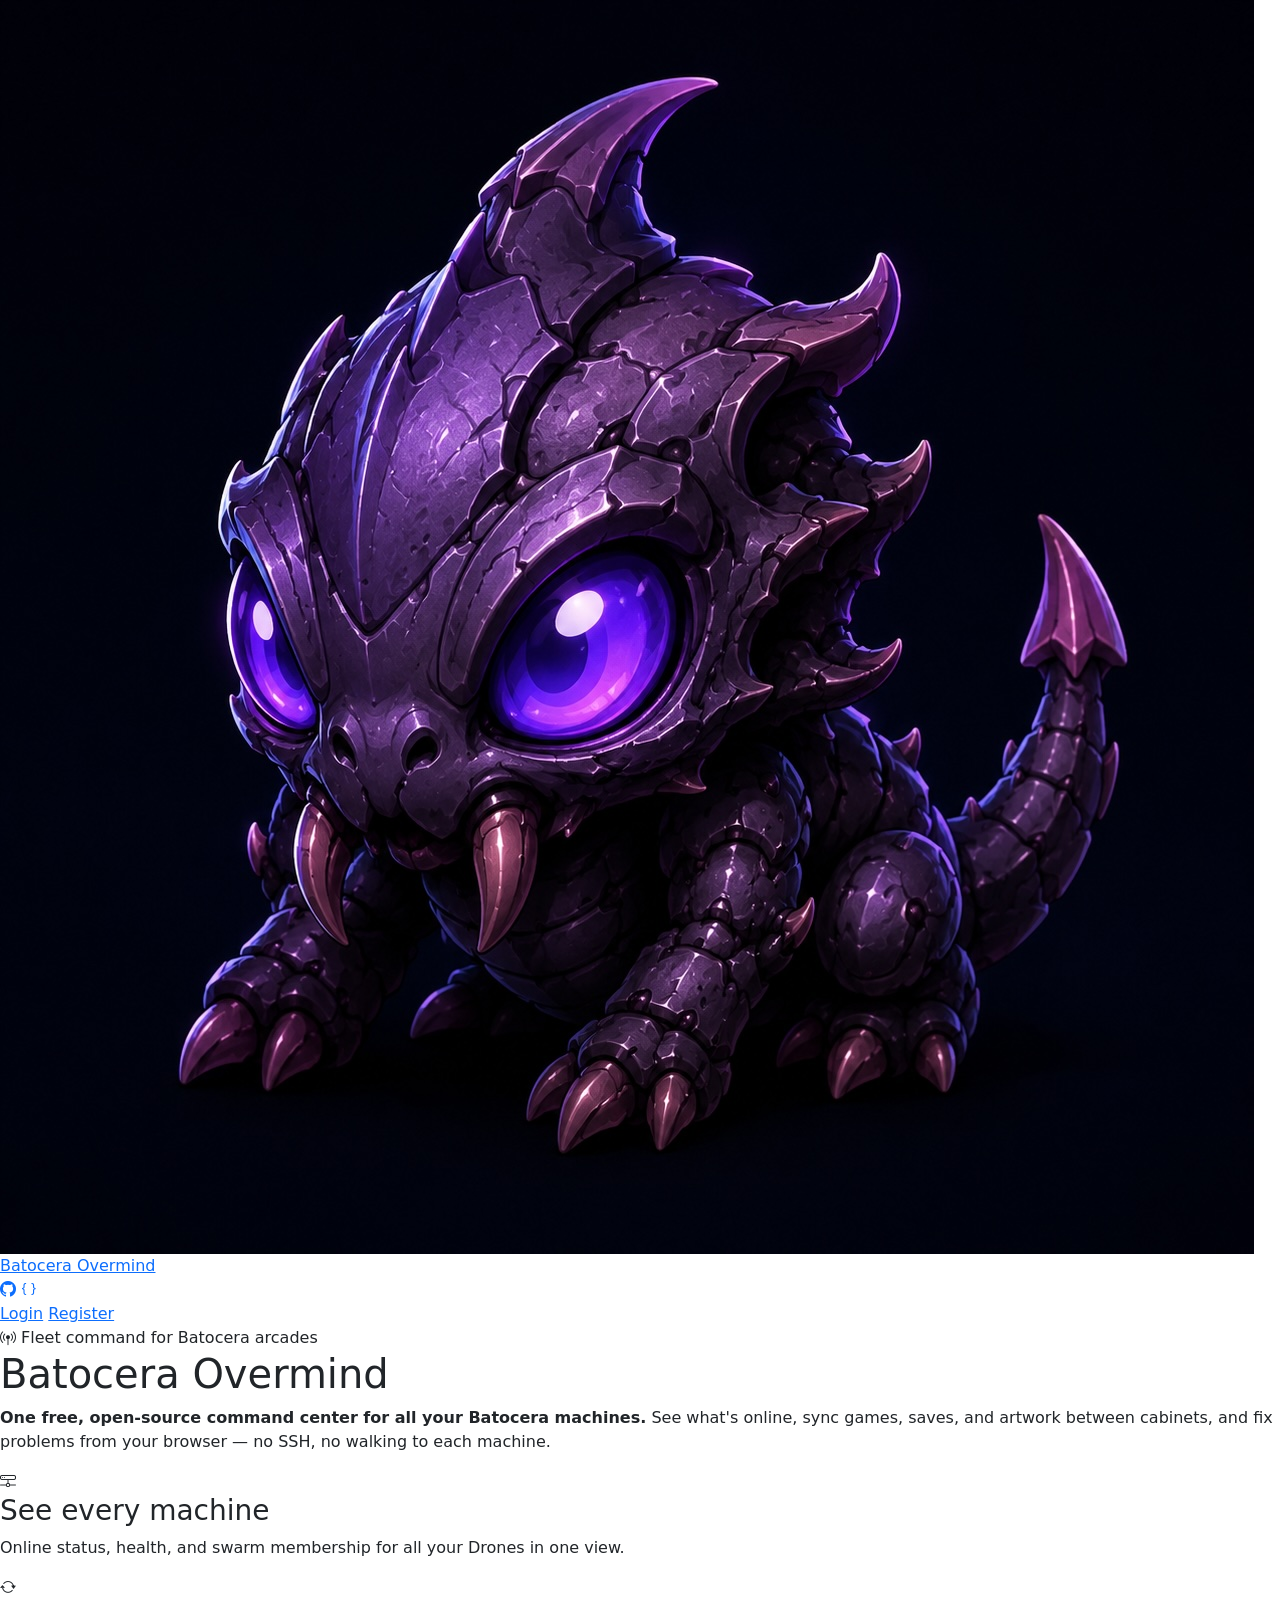
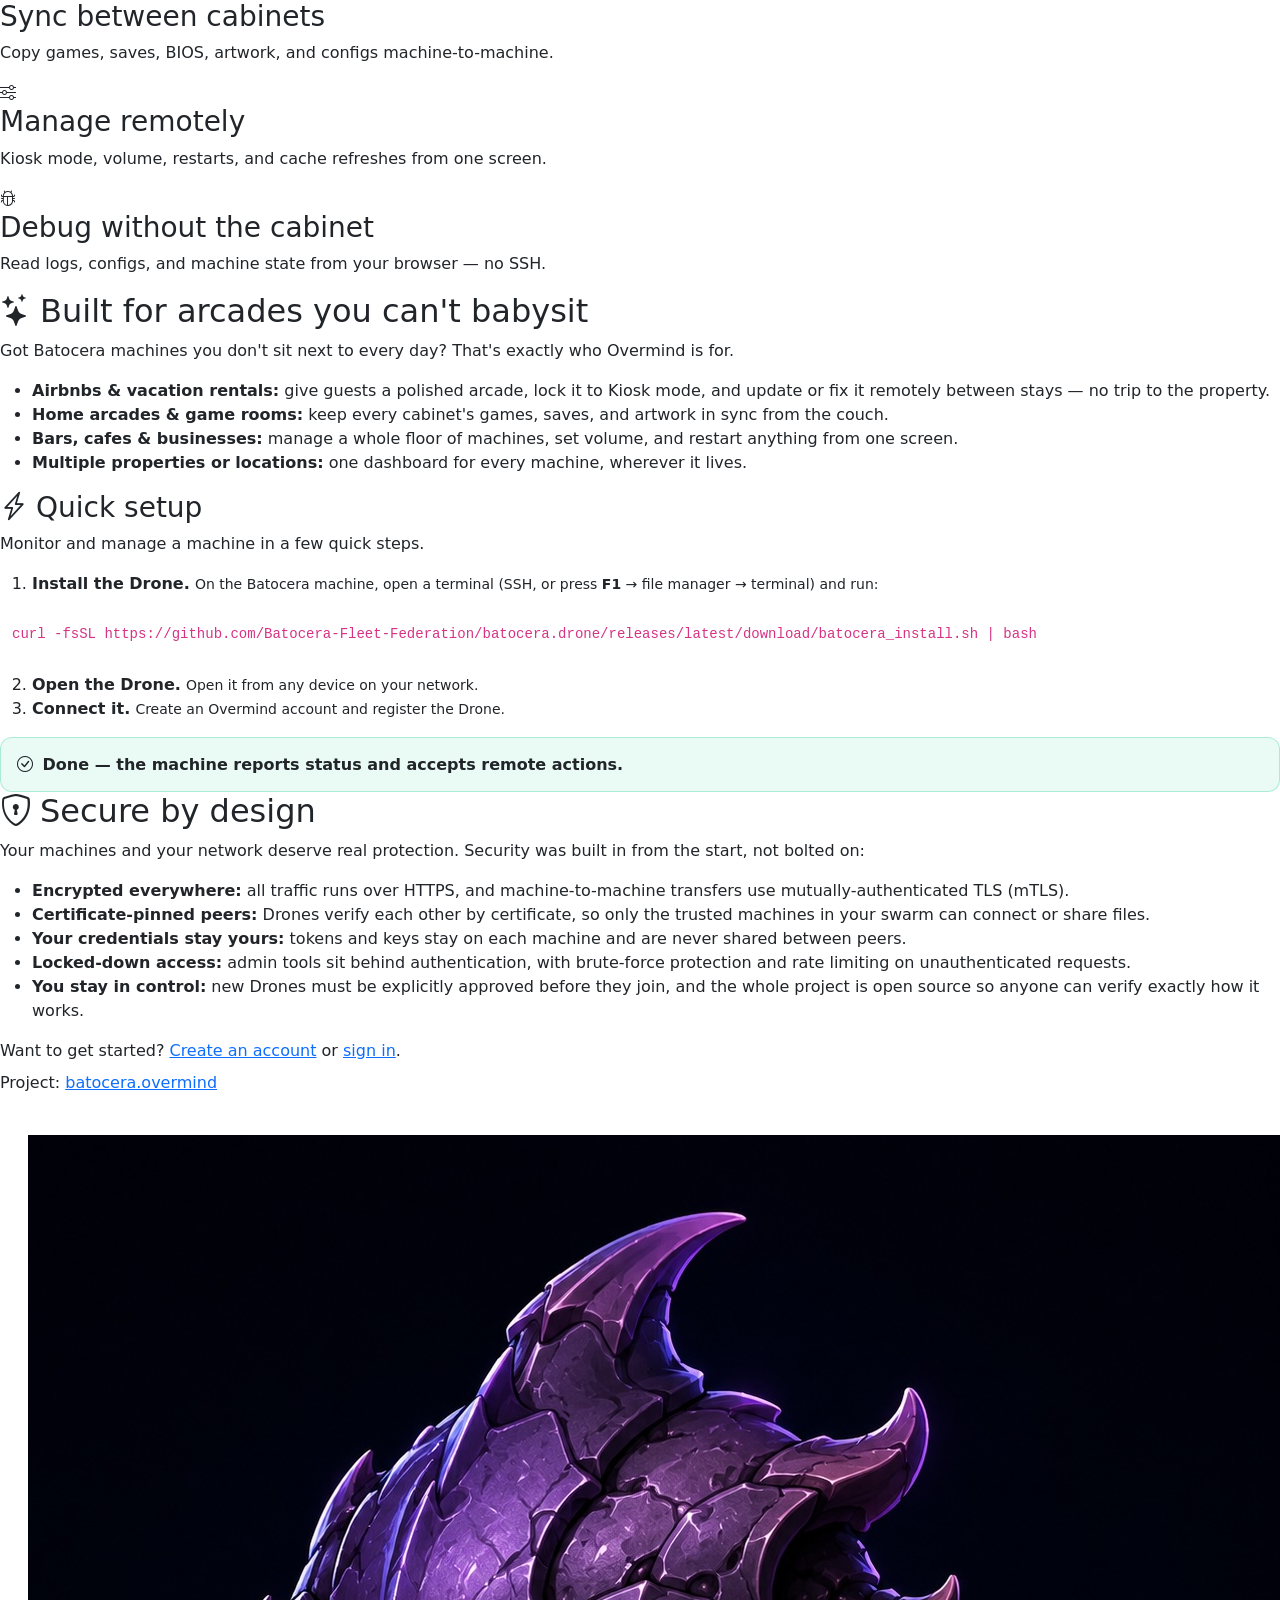
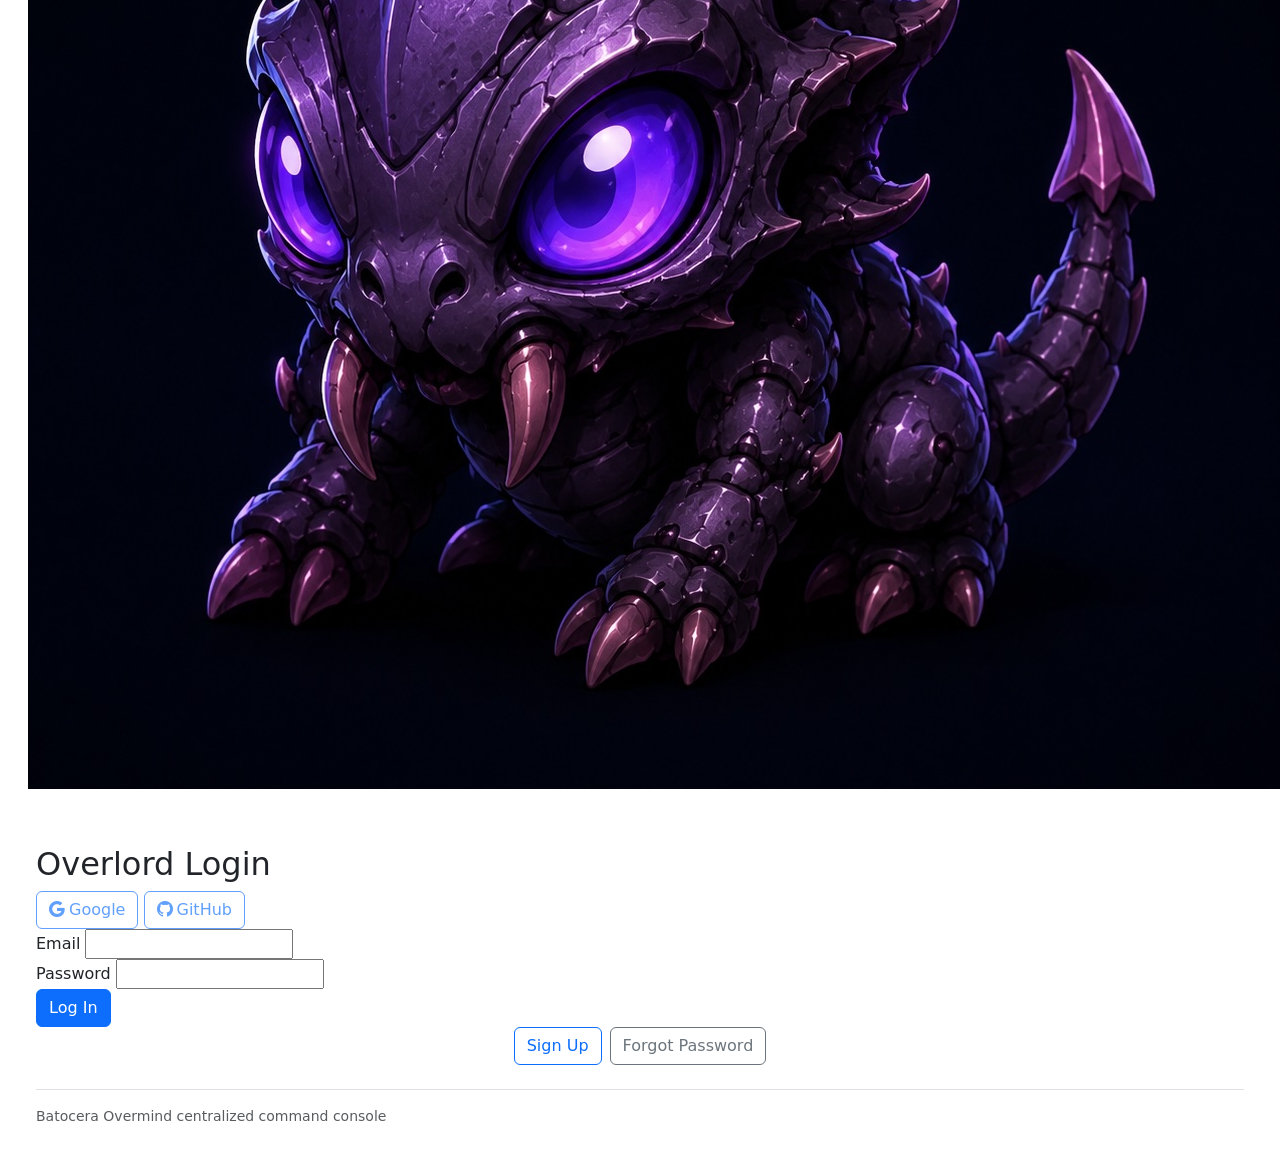
==== src/overmind/templates/index.html @ 30c6aee9 "Overmind UI: remove Saves/Logs/Configs device tabs + artwork fetch (#8) Drops the three device-detai" ====
<!doctype html>
<html lang="en">
<head>
  <meta charset="utf-8">
  <meta name="viewport" content="width=device-width, initial-scale=1">
  <title>Batocera Overmind</title>
  <link rel="preconnect" href="https://fonts.googleapis.com">
  <link rel="preconnect" href="https://fonts.gstatic.com" crossorigin>
  <link href="https://fonts.googleapis.com/css2?family=Nunito:wght@400;600;700;800&display=swap" rel="stylesheet">
  <link href="https://cdn.jsdelivr.net/npm/bootstrap@5.3.3/dist/css/bootstrap.min.css" rel="stylesheet">
  <link href="https://cdn.jsdelivr.net/npm/bootstrap-icons@1.11.3/font/bootstrap-icons.css" rel="stylesheet">
  <link href="/static/css/overmind.css" rel="stylesheet">
</head>
<body>
  <div id="feedbackBanner" class="feedback-banner" role="note" style="display:none;">
    <i class="bi bi-megaphone-fill" aria-hidden="true"></i>
    <span class="feedback-banner-text">Batocera Overmind is actively being improved. Hit a bug or have an issue? Please report it on <a href="https://github.com/Batocera-Fleet-Federation/batocera.overmind/issues" target="_blank" rel="noopener noreferrer">GitHub Issues</a>.</span>
    <button type="button" class="feedback-banner-close" aria-label="Dismiss this message" onclick="dismissFeedbackBanner()">&times;</button>
  </div>
  <div class="landing-shell">
    <div class="landing-container">
      <nav class="landing-nav" aria-label="Landing page navigation">
        <div class="landing-brand-group">
          <a class="landing-brand" href="#/home" onclick="event.preventDefault(); showLandingHome(); history.pushState(null, '', '#/home')">
            <span class="landing-brand-mark"><img src="/content/batocera-swarm-mascot.jpg" alt="Batocera Fleet Federation mascot"></span>
            <span>Batocera Overmind</span>
          </a>
          <div class="resource-links" aria-label="Project resources">
            <a class="resource-icon-link" href="https://github.com/Batocera-Fleet-Federation/batocera.overmind" target="_blank" rel="noopener noreferrer" title="GitHub" aria-label="GitHub"><i class="bi bi-github"></i></a>
            <a class="resource-icon-link" href="/docs" target="_blank" rel="noopener noreferrer" title="API Docs" aria-label="API Docs"><i class="bi bi-braces"></i></a>
          </div>
        </div>
        <div class="hero-actions">
          <a class="cta-outline" href="#/login" onclick="event.preventDefault(); showLandingAuth('login-form')">Login</a>
          <a class="cta" href="#/register" onclick="event.preventDefault(); showLandingAuth('register-form')">Register</a>
        </div>
      </nav>
      <div class="hero">
        <div class="hero-badge"><i class="bi bi-broadcast-pin"></i> Fleet command for Batocera arcades</div>
        <h1>Batocera Overmind</h1>
        <p><strong>One free, open-source command center for all your Batocera machines.</strong> See what's online, sync games, saves, and artwork between cabinets, and fix problems from your browser — no SSH, no walking to each machine.</p>
      </div>

      <div class="feature-strip" aria-label="What Batocera Overmind does">
        <div class="feature-pill">
          <i class="bi bi-hdd-network"></i>
          <h3>See every machine</h3>
          <p>Online status, health, and swarm membership for all your Drones in one view.</p>
        </div>
        <div class="feature-pill">
          <i class="bi bi-arrow-repeat"></i>
          <h3>Sync between cabinets</h3>
          <p>Copy games, saves, BIOS, artwork, and configs machine-to-machine.</p>
        </div>
        <div class="feature-pill">
          <i class="bi bi-sliders"></i>
          <h3>Manage remotely</h3>
          <p>Kiosk mode, volume, restarts, and cache refreshes from one screen.</p>
        </div>
        <div class="feature-pill">
          <i class="bi bi-bug"></i>
          <h3>Debug without the cabinet</h3>
          <p>Read logs, configs, and machine state from your browser — no SSH.</p>
        </div>
      </div>

      <div class="landing-card">
        <h2><i class="bi bi-stars me-2"></i>Built for arcades you can't babysit</h2>
        <p>Got Batocera machines you don't sit next to every day? That's exactly who Overmind is for.</p>
        <ul>
          <li><strong>Airbnbs &amp; vacation rentals:</strong> give guests a polished arcade, lock it to Kiosk mode, and update or fix it remotely between stays — no trip to the property.</li>
          <li><strong>Home arcades &amp; game rooms:</strong> keep every cabinet's games, saves, and artwork in sync from the couch.</li>
          <li><strong>Bars, cafes &amp; businesses:</strong> manage a whole floor of machines, set volume, and restart anything from one screen.</li>
          <li><strong>Multiple properties or locations:</strong> one dashboard for every machine, wherever it lives.</li>
        </ul>
      </div>

      <div class="step">
          <h3><i class="bi bi-lightning-charge me-2"></i>Quick setup</h3>
          <p style="color:var(--admin-muted)">Monitor and manage a machine in a few quick steps.</p>
          <ol>
            <li><strong>Install the Drone.</strong> <small>On the Batocera machine, open a terminal (SSH, or press <strong>F1</strong> &rarr; file manager &rarr; terminal) and run:</small></li>
          </ol>
          <div style="margin:.75rem 0 1rem;">
            <code style="display:block;white-space:normal;word-break:break-all;line-height:1.5;padding:.75rem;">curl -fsSL https://github.com/Batocera-Fleet-Federation/batocera.drone/releases/latest/download/batocera_install.sh | bash</code>
          </div>
          <ol start="2">
            <li><strong>Open the Drone.</strong> <small>Open it from any device on your network.</small></li>
            <li><strong>Connect it.</strong> <small>Create an Overmind account and register the Drone.</small></li>
          </ol>
          <div style="margin:1rem 0 0;padding:.9rem 1rem;border:1px solid rgba(52,211,153,0.35);background:rgba(52,211,153,0.10);border-radius:.75rem;color:var(--admin-text);font-weight:900;">
            <i class="bi bi-check-circle me-1" style="color:var(--admin-accent-green);"></i> Done — the machine reports status and accepts remote actions.
          </div>
      </div>

      <div class="landing-card">
        <h2><i class="bi bi-shield-lock me-2"></i>Secure by design</h2>
        <p>Your machines and your network deserve real protection. Security was built in from the start, not bolted on:</p>
        <ul>
          <li><strong>Encrypted everywhere:</strong> all traffic runs over HTTPS, and machine-to-machine transfers use mutually-authenticated TLS (mTLS).</li>
          <li><strong>Certificate-pinned peers:</strong> Drones verify each other by certificate, so only the trusted machines in your swarm can connect or share files.</li>
          <li><strong>Your credentials stay yours:</strong> tokens and keys stay on each machine and are never shared between peers.</li>
          <li><strong>Locked-down access:</strong> admin tools sit behind authentication, with brute-force protection and rate limiting on unauthenticated requests.</li>
          <li><strong>You stay in control:</strong> new Drones must be explicitly approved before they join, and the whole project is open source so anyone can verify exactly how it works.</li>
        </ul>
      </div>

      <footer>
        <div>Want to get started? <a href="#/register" onclick="event.preventDefault(); showLandingAuth('register-form')">Create an account</a> or <a href="#/login" onclick="event.preventDefault(); showLandingAuth('login-form')">sign in</a>.</div>
        <div style="margin-top:.5rem">Project: <a href="https://github.com/Batocera-Fleet-Federation/batocera.overmind">batocera.overmind</a></div>
      </footer>
    </div>
  </div>
</body>

</html>
    <!DOCTYPE html>
    <html lang="en">
    <head>
        <meta charset="UTF-8">
        <meta name="viewport" content="width=device-width, initial-scale=1.0">
        <title>Batocera Overmind</title>
        <link rel="preconnect" href="https://fonts.googleapis.com">
        <link rel="preconnect" href="https://fonts.gstatic.com" crossorigin>
        <link href="https://fonts.googleapis.com/css2?family=Nunito:wght@400;600;700;800&display=swap" rel="stylesheet">
        <link href="https://cdn.jsdelivr.net/npm/bootstrap@5.3.3/dist/css/bootstrap.min.css" rel="stylesheet">
        <link href="https://cdn.jsdelivr.net/npm/bootstrap-icons@1.11.3/font/bootstrap-icons.css" rel="stylesheet">
        <link href="/static/css/overmind.css" rel="stylesheet">

    </head>
    <body>
        <div class="container-fluid layout-shell py-3 py-lg-4">
            <div class="row g-3">
                <aside class="col-12">
                    <div class="sidebar h-100 p-3 d-flex flex-column flex-lg-row align-items-lg-center gap-3">
                        <div class="brand-block pb-3 mb-3 pb-lg-0 mb-lg-0 pe-lg-3">
                            <div class="d-flex align-items-center gap-2">
                                <span class="brand-mark"><img src="/content/batocera-swarm-mascot.jpg" alt="Batocera Fleet Federation mascot"></span>
                                <a href="/#/home" class="h5 mb-0 brand-title text-decoration-none">Batocera Overmind</a>
                                __OVERMIND_VERSION_BADGE__
                            </div>
                        </div>
                        <div class="menu-label mb-2 d-lg-none">Navigation</div>
                        <div class="d-flex flex-wrap gap-1 nav-actions ms-lg-auto">
                            <span class="resource-links" aria-label="Project resources">
                                <a href="https://github.com/Batocera-Fleet-Federation/batocera.overmind" target="_blank" rel="noopener noreferrer" class="resource-icon-link" title="GitHub" aria-label="GitHub"><i class="bi bi-github"></i></a>
                                <a href="/docs" target="_blank" rel="noopener noreferrer" class="resource-icon-link" title="API Docs" aria-label="API Docs"><i class="bi bi-braces"></i></a>
                                <a href="#/help" class="resource-icon-link requires-auth" title="Help" aria-label="Help" onclick="event.preventDefault(); setRoute('help')"><i class="bi bi-question-circle"></i></a>
                            </span>
                            <a href="#" role="button" class="btn nav-btn shared-swarm-nav requires-auth" id="shared-swarm-nav-btn" data-tab="shared-swarm" style="display:none" onclick="event.preventDefault(); openSelectedSharedSwarm()"><i class="bi bi-share me-2"></i><span id="shared-swarm-nav-label">Shared Swarm</span></a>
                            <a href="#/devices" role="button" class="btn nav-btn active requires-auth" data-tab="devices" onclick="event.preventDefault(); goToMySwarm()"><i class="bi bi-hdd-network me-2"></i>My Swarm</a>
                            <div class="notification-menu requires-auth" id="notification-menu">
                                <button type="button" class="btn nav-btn notification-button" id="notification-button" aria-label="Notifications" title="Notifications" onclick="toggleNotificationsPanel()">
                                    <i class="bi bi-bell"></i>
                                    <span class="notification-badge" id="notification-badge" style="display:none;">0</span>
                                </button>
                                <div class="notification-panel" id="notification-panel" style="display:none;">
                                    <div class="notification-panel-header">
                                        <strong>Notifications</strong>
                                        <button type="button" class="btn btn-sm btn-outline-primary" onclick="markNotificationsRead()">Mark read</button>
                                    </div>
                                    <div id="notification-list" class="notification-list">
                                        <div class="empty-state">No notifications yet.</div>
                                    </div>
                                    <div class="notification-panel-footer">
                                        <button type="button" class="btn btn-primary btn-sm w-100" onclick="openNotificationsPage()">View All</button>
                                    </div>
                                </div>
                            </div>
                            <details class="account-menu requires-auth" id="account-menu">
                                <summary class="profile-chip" aria-label="Open account menu" title="Account menu">
                                    <img class="avatar-top-right" id="nav-profile-avatar" alt="">
                                    <span class="avatar-fallback" id="nav-profile-avatar-fallback" aria-hidden="true"><i class="bi bi-person"></i></span>
                                </summary>
                                <nav class="account-menu-panel" aria-label="Account">
                                    <a href="#/profile" class="account-menu-item nav-btn" data-tab="profile" onclick="event.preventDefault(); closeAccountMenu(); switchTab('profile', this)"><i class="bi bi-person"></i><span>Profile</span></a>
                                    <a href="#/hive" class="account-menu-item nav-btn" data-tab="hive" onclick="event.preventDefault(); closeAccountMenu(); switchTab('hive', this)"><i class="bi bi-diagram-3"></i><span>The Hive</span></a>
                                    <a href="#/super-admin" class="account-menu-item nav-btn super-admin-only" data-tab="super-admin" style="display:none" onclick="event.preventDefault(); closeAccountMenu(); switchTab('super-admin', this)"><i class="bi bi-command"></i><span>Super Admin</span></a>
                                    <button type="button" class="account-menu-item account-menu-logout" onclick="closeAccountMenu(); logout()"><i class="bi bi-box-arrow-right"></i><span>Logout</span></button>
                                </nav>
                            </details>
                        </div>
                    </div>
                </aside>
                <main id="app" class="col-12 app-main">
                    <div class="app-shell p-3 p-md-4">
                <!-- Auth Section -->
                <div id="auth-section" class="content-section active">
                    <div class="auth-form">
                        <div id="auth-message" class="message"></div>

                        <!-- Login Form -->
                        <div id="login-form">
                            <h2>Overlord Login</h2>
                            <div class="oauth-grid">
                                <button id="google-login-btn" class="btn btn-outline-primary" type="button" onclick="startOAuth('google')" disabled><i class="bi bi-google me-1"></i>Google</button>
                                <button id="github-login-btn" class="btn btn-outline-primary" type="button" onclick="startOAuth('github')" disabled><i class="bi bi-github me-1"></i>GitHub</button>
                            </div>
                            <form onsubmit="handleLogin(event)">
                                <div class="form-group">
                                    <label>Email</label>
                                    <input type="email" id="login-email" required>
                                </div>
                                <div class="form-group">
                                    <label>Password</label>
                                    <input type="password" id="login-password" required>
                                </div>
                                <button class="btn btn-primary" type="submit">Log In</button>
                            </form>
	                            <div class="toggle-form d-flex flex-wrap gap-2 justify-content-center">
	                                <button class="btn btn-outline-primary" type="button" onclick="toggleAuthForm()">Sign Up</button>
	                                <button class="btn btn-outline-secondary" type="button" onclick="showForgotPassword()">Forgot Password</button>
	                            </div>
	                        </div>

                        <!-- Register Form -->
                        <div id="register-form" style="display: none;">
                            <h2>Overlord Sign Up</h2>
                            <div class="oauth-grid">
                                <button id="google-register-btn" class="btn btn-outline-primary" type="button" onclick="startOAuth('google')" disabled><i class="bi bi-google me-1"></i>Google</button>
                                <button id="github-register-btn" class="btn btn-outline-primary" type="button" onclick="startOAuth('github')" disabled><i class="bi bi-github me-1"></i>GitHub</button>
                            </div>
                            <form onsubmit="handleRegister(event)">
                                <div class="form-group">
                                    <label>Email</label>
                                    <input type="email" id="register-email" required>
                                </div>
                                <div class="form-group">
                                    <label>Username</label>
                                    <input type="text" id="register-username" maxlength="80" required>
                                </div>
                                <div class="form-group">
                                    <label>Password (min. 8 characters)</label>
                                    <input type="password" id="register-password" minlength="8" required>
                                </div>
                                <button class="btn btn-primary" type="submit">Sign Up</button>
                            </form>
                            <div class="toggle-form">
                                <button class="btn btn-outline-secondary" type="button" onclick="toggleAuthForm()">Log In</button>
	                            </div>
	                        </div>
	                        <div id="verify-form" style="display: none;">
	                            <h2>Verify Email</h2>
	                            <form onsubmit="handleVerifyEmail(event)">
	                                <div class="form-group"><label>Email</label><input type="email" id="verify-email" required></div>
	                                <div class="form-group"><label>Validation Code</label><input type="text" id="verify-code" inputmode="numeric" required></div>
	                                <button class="btn btn-primary" type="submit">Verify</button>
	                            </form>
	                            <div class="toggle-form d-flex flex-wrap gap-2 justify-content-center">
	                                <button class="btn btn-outline-primary" type="button" id="resend-verification-btn" onclick="handleResendVerificationCode(event)">Resend Code</button>
	                                <button class="btn btn-outline-secondary" type="button" onclick="showLoginForm()">Back to Login</button>
	                            </div>
	                        </div>
	                        <div id="forgot-form" style="display: none;">
	                            <h2>Forgot Password</h2>
	                            <form onsubmit="handleForgotPassword(event)">
	                                <div class="form-group"><label>Email</label><input type="email" id="forgot-email" required></div>
	                                <button class="btn btn-primary" type="submit">Send Reset Email</button>
	                            </form>
	                            <div class="toggle-form"><button class="btn btn-outline-secondary" type="button" onclick="showLoginForm()">Back to Login</button></div>
	                        </div>
	                        <div id="reset-form" style="display: none;">
	                            <h2>Reset Password</h2>
	                            <form onsubmit="handleResetPassword(event)">
	                                <div class="form-group"><label>New Password</label><input type="password" id="reset-password" minlength="8" required></div>
	                                <button class="btn btn-primary" type="submit">Update Password</button>
	                            </form>
	                        </div>
	                    </div>
	                </div>

                <!-- Dashboard Section -->
                <div id="dashboard-section" class="content-section" style="display: none;">
	                    <div class="d-flex flex-wrap align-items-center justify-content-between gap-2 mb-3">
	                        <div id="selected-device-summary" class="text-muted"></div>
	                    </div>
                    <section class="dashboard-content">
                        <div id="devices-tab" class="content-section dashboard-tab active">
                            <div id="device-list-view">
                                <div class="d-flex flex-wrap align-items-center justify-content-between gap-2 mb-3">
                                    <h3 class="mb-0">Drone Swarm</h3>
                                    <div class="btn-group bff-segmented" role="group" aria-label="Swarm views">
                                        <button class="btn btn-outline-primary btn-sm swarm-view-btn active" data-swarm-view="drones" onclick="setSwarmView('drones')"><i class="bi bi-hdd-network me-1"></i>Drones</button>
                                        <button class="btn btn-outline-primary btn-sm swarm-view-btn" data-swarm-view="downloads" onclick="setSwarmView('downloads')"><i class="bi bi-cloud-arrow-down me-1"></i>Downloads</button>
                                        <button class="btn btn-outline-primary btn-sm swarm-view-btn" data-swarm-view="sync-activity" onclick="setSwarmView('sync-activity')"><i class="bi bi-clock-history me-1"></i>Sync Activity</button>
                                        <button class="btn btn-outline-primary btn-sm swarm-view-btn" data-swarm-view="master-list" onclick="setSwarmView('master-list')"><i class="bi bi-list-stars me-1"></i>Master List</button>
                                    </div>
                                </div>
                                <div id="pending-connections"></div>
                                <div id="integration-token-panel" class="card mb-3 mutate-only">
                                    <div class="card-body py-2 d-flex flex-wrap align-items-center justify-content-between gap-2">
                                        <div>
                                            <strong>Drone Authorization Token</strong>
                                            <div class="small text-muted">Generate a token, paste it into Drone admin, then approve the Psionic connection.</div>
                                        </div>
                                        <button class="btn btn-outline-primary btn-sm" onclick="generateIntegrationToken()"><i class="bi bi-key me-1"></i>Generate Token</button>
                                    </div>
                                </div>
                                <div id="swarm-global-panel" class="mb-3" style="display:none;"></div>
                                <div id="devices-list"></div>
                            </div>
                            <div id="selected-device-workspace" class="device-card device-detail-view" style="display: none;">
                                <div class="d-flex flex-wrap align-items-center justify-content-between gap-2 mb-3">
                                    <div>
                                        <h4 id="selected-device-title" class="h5 mb-1">Selected Drone</h4>
                                        <div id="selected-device-id" class="small text-muted"></div>
                                    </div>
                                    <div class="d-flex flex-wrap align-items-center gap-2">
                                        <button class="btn btn-outline-danger btn-sm mutate-only" onclick="deleteSelectedDevice()">
                                            <i class="bi bi-plug-x me-1"></i>Disconnect
                                        </button>
                                        <div class="btn-group bff-segmented" role="group" aria-label="Drone views">
                                            <button class="btn btn-outline-primary btn-sm device-view-btn active" data-device-view="overview" title="Overview" aria-label="Overview" onclick="switchDeviceView('overview', this)">
                                                <i class="bi bi-hdd-network me-1"></i><span class="device-view-label">Overview</span>
                                            </button>
                                            <button class="btn btn-outline-primary btn-sm device-view-btn" data-device-view="systems" title="Systems" aria-label="Systems" onclick="switchDeviceView('systems', this)">
                                                <i class="bi bi-grid me-1"></i><span class="device-view-label">Systems</span>
                                            </button>
                                            <button class="btn btn-outline-primary btn-sm device-view-btn" data-device-view="bios" title="Bios" aria-label="Bios" onclick="switchDeviceView('bios', this)">
                                                <i class="bi bi-cpu me-1"></i><span class="device-view-label">Bios</span>
                                            </button>
                                            <button class="btn btn-outline-primary btn-sm device-view-btn" data-device-view="admin" title="Admin" aria-label="Admin" onclick="switchDeviceView('admin', this)">
                                                <i class="bi bi-sliders me-1"></i><span class="device-view-label">Admin</span>
                                            </button>
                                        </div>
                                    </div>
                                </div>
                                <div id="device-overview-panel" class="device-subpanel">
                                    <div id="drone-network-panel" class="mb-3"></div>
                                    <div id="drone-speed-panel" class="mb-3"></div>
                                    <div id="drone-token-panel" class="mb-3 mutate-only"></div>
                                </div>
                                <div id="device-systems-panel" class="device-subpanel" style="display:none;">
                                    <div class="mb-3 rom-browser-toolbar d-flex flex-wrap align-items-end gap-2">
                                        <div style="flex:1;min-width:220px">
                                            <label class="form-label" for="device-rom-search">Search systems</label>
                                            <div class="input-group">
                                                <input id="device-rom-search" class="form-control" type="search" placeholder="Enter search terms" onkeydown="handleDeviceRomSearchKeydown(event)">
                                                <button class="btn btn-primary" type="button" onclick="submitDeviceRomSearch()">Search</button>
                                            </div>
                                        </div>
                                    </div>
                                    <div id="systems-list"></div>
                                    <div id="swarm-rom-availability-panel" class="mb-3" style="display:none;"></div>
                                </div>
                                <div id="device-bios-panel" class="device-subpanel" style="display:none;"></div>
                                <div id="device-admin-panel" class="device-subpanel" style="display:none;"></div>
                            </div>
                        </div>

                        <div id="profile-tab" class="content-section dashboard-tab" style="display: none;">
                            <h3>Profile</h3>
                            <div class="device-card">
                                <div class="d-flex flex-wrap align-items-center gap-3 mb-3">
                                    <img id="profile-avatar-preview" alt="" style="width:84px;height:84px;border-radius:50%;object-fit:cover;background:#1f2a44;">
                                    <div class="form-group mb-0" style="flex:1;min-width:220px">
                                        <label>Avatar</label>
                                        <input type="file" id="profile-avatar-input" accept="image/*" onchange="handleAvatarSelected(event)">
                                    </div>
                                </div>
                                <div class="form-row">
                                    <div class="form-group">
                                        <label>Username</label>
                                        <input type="text" id="profile-username-input" placeholder="Username">
                                    </div>
                                    <div class="form-group">
                                        <label>Swarm Name</label>
                                        <input type="text" id="profile-swarm-name-input" placeholder="Swarm name">
                                    </div>
                                </div>
                                <button class="btn btn-primary" onclick="saveProfile()">Save Profile</button>
                            </div>

                            <div class="device-card mt-3">
                                <div class="d-flex flex-wrap align-items-center justify-content-between gap-2 mb-3">
                                    <h4 class="h5 mb-0">Swarm Access</h4>
                                    <span id="access-role-badge" class="badge text-bg-secondary"></span>
                                </div>
                                <div id="access-invite-panel" class="mb-3 mutate-only">
                                    <div class="d-flex flex-wrap gap-2">
                                        <input id="invite-email-input" type="email" class="form-control" style="max-width:320px" placeholder="email@example.com">
                                        <button type="button" class="btn btn-primary" onclick="inviteOverseer()">Invite Overseer</button>
                                    </div>
                                </div>
                                <div id="swarm-access-list"></div>
                            </div>

                            <div id="profile-notifications-panel" class="device-card mt-3">
                                <h4 class="h5">Notification Settings</h4>
                                <label style="display:flex; gap:10px; align-items:center;">
                                    <input type="checkbox" id="notify-slack" onchange="toggleNotificationInputs()"> Notify Slack
                                </label>
                                <div class="form-group">
                                    <label>Slack Webhook</label>
                                    <input type="text" id="notify-slack-webhook" placeholder="https://hooks.slack.com/...">
                                </div>

                                <label style="display:flex; gap:10px; align-items:center;">
                                    <input type="checkbox" id="notify-discord" onchange="toggleNotificationInputs()"> Notify Discord
                                </label>
                                <div class="form-group">
                                    <label>Discord Webhook</label>
                                    <input type="text" id="notify-discord-webhook" placeholder="https://discord.com/api/webhooks/...">
                                </div>

                                <label style="display:flex; gap:10px; align-items:center;">
                                    <input type="checkbox" id="notify-email" onchange="toggleNotificationInputs()"> Notify Email
                                </label>
                                <div class="small text-muted mb-3">Email notifications are sent to your registered account email.</div>

                                <div class="form-group">
                                    <label>Notify on</label>
                                    <label style="display:flex; gap:10px; align-items:center;"><input type="checkbox" class="notify-type-checkbox" data-notify-type="master_rom"> ROM master list changes</label>
                                    <label style="display:flex; gap:10px; align-items:center;"><input type="checkbox" class="notify-type-checkbox" data-notify-type="master_bios"> BIOS master list changes</label>
                                    <label style="display:flex; gap:10px; align-items:center;"><input type="checkbox" class="notify-type-checkbox" data-notify-type="master_artwork"> Artwork master list changes</label>
                                    <label style="display:flex; gap:10px; align-items:center;"><input type="checkbox" class="notify-type-checkbox" data-notify-type="drone_status"> Drone online/offline changes</label>
                                    <label style="display:flex; gap:10px; align-items:center;"><input type="checkbox" class="notify-type-checkbox" data-notify-type="drone_reachability"> Drone resolvable/unresolvable changes</label>
                                    <label style="display:flex; gap:10px; align-items:center;"><input type="checkbox" class="notify-type-checkbox" data-notify-type="drone_membership"> Drone added/removed from swarm</label>
                                    <label style="display:flex; gap:10px; align-items:center;"><input type="checkbox" class="notify-type-checkbox" data-notify-type="sync_triggered"> Sync triggered</label>
                                    <label style="display:flex; gap:10px; align-items:center;"><input type="checkbox" class="notify-type-checkbox" data-notify-type="device_action"> Remote action completion</label>
                                </div>

                                <button class="btn btn-primary" onclick="saveNotificationSettings()">Save Notification Settings</button>
                            </div>
                        </div>

                        <div id="hive-tab" class="content-section dashboard-tab" style="display: none;">
                            <div class="d-flex flex-wrap align-items-center justify-content-between gap-2 mb-3">
                                <h3 class="mb-0">The Hive</h3>
                                <button class="btn btn-outline-primary btn-sm" type="button" onclick="loadHive()"><i class="bi bi-arrow-repeat me-1"></i>Refresh</button>
                            </div>
                            <div id="hive-list" class="row g-3">
                                <div class="empty-state">Loading swarms...</div>
                            </div>
                        </div>

                        <div id="notifications-tab" class="content-section dashboard-tab" style="display: none;">
                            <div class="d-flex flex-wrap align-items-center justify-content-between gap-2 mb-3">
                                <h3 class="mb-0">Notifications</h3>
                                <div class="d-flex flex-wrap gap-2">
                                    <button class="btn btn-outline-primary btn-sm" type="button" onclick="loadNotificationsPage()"><i class="bi bi-arrow-repeat me-1"></i>Refresh</button>
                                    <button class="btn btn-outline-danger btn-sm" type="button" onclick="dismissAllNotifications()"><i class="bi bi-x-circle me-1"></i>Dismiss All Notifications</button>
                                </div>
                            </div>
                            <div id="notifications-page-content">
                                <div class="empty-state">Loading notifications...</div>
                            </div>
                        </div>

                        <div id="super-admin-tab" class="content-section dashboard-tab" style="display: none;">
                            <div class="d-flex flex-wrap align-items-center justify-content-between gap-2 mb-3">
                                <h3 class="mb-0">Super Admin</h3>
                                <button class="btn btn-outline-primary btn-sm" type="button" onclick="loadSuperAdmin()"><i class="bi bi-arrow-repeat me-1"></i>Refresh</button>
                            </div>
                            <div id="super-admin-summary" class="d-flex flex-wrap gap-2 mb-3"></div>
                            <div id="super-admin-metrics" class="device-card mb-3">
                                <div class="empty-state">Loading runtime metrics...</div>
                            </div>
                            <div id="super-admin-logs" class="device-card mb-3">
                                <div class="empty-state">Loading Overmind logs...</div>
                            </div>
                            <div id="super-admin-content">
                                <div class="empty-state">Loading admin data...</div>
                            </div>
                        </div>

                        <div id="help-tab" class="content-section dashboard-tab" style="display: none;">
                            <div class="d-flex flex-wrap align-items-center justify-content-between gap-2 mb-3">
                                <h3 class="mb-0">Help</h3>
                                <a class="btn btn-outline-primary btn-sm" href="https://github.com/Batocera-Fleet-Federation/batocera.drone" target="_blank" rel="noopener noreferrer"><i class="bi bi-github me-1"></i>Drone Project</a>
                            </div>
                            <div class="row g-3">
                                <div class="col-lg-6">
                                    <div class="device-card h-100">
                                        <h4 class="h5"><i class="bi bi-lightning-charge me-2"></i>Quick start</h4>
                                        <p class="text-muted">Get a machine connected for monitoring and remote management.</p>
                                        <ol>
                                            <li><strong>Install the Drone.</strong> On the Batocera machine, open a terminal (SSH, or press <strong>F1</strong> &rarr; file manager &rarr; terminal) and run:</li>
                                        </ol>
                                        <div class="my-3">
                                            <code style="display:block;white-space:normal;word-break:break-all;line-height:1.5;padding:.75rem;">curl -fsSL https://github.com/Batocera-Fleet-Federation/batocera.drone/releases/latest/download/batocera_install.sh | bash</code>
                                        </div>
                                        <ol start="2">
                                            <li><strong>Turn it on.</strong> Batocera v43+: <strong>System Settings</strong> &gt; <strong>Services</strong> &gt; enable <strong>DRONE_SERVER</strong>. Older versions: reboot.</li>
                                            <li><strong>Open the Drone.</strong> The installer prints a green banner with the machine's address &mdash; usually <code>https://batocera.local</code>. Open it from any device on your network and sign in (user <code>batocera</code>, password <code>linux</code>).</li>
                                            <li><strong>Connect to Overmind.</strong> Here in Overmind, open <strong>My Swarm</strong> &gt; <strong>Generate Token</strong>. In the Drone app, open <strong>Admin</strong> &gt; <strong>Overmind Integration</strong>, set the Overmind URL to <code>https://www.batocera-swarm.com</code>, paste the token, and save &mdash; then <strong>approve</strong> the Drone back in <strong>My Swarm</strong>.</li>
                                        </ol>
                                        <div class="my-3 p-3 border rounded" style="border-color:rgba(52,211,153,0.35)!important;background:rgba(52,211,153,0.10);font-weight:800;">
                                            <i class="bi bi-check-circle me-1" style="color:var(--admin-accent-green);"></i> Done! The machine now reports status and accepts remote actions.
                                        </div>
                                    </div>
                                </div>
                                <div class="col-lg-6">
                                    <div class="device-card h-100">
                                        <h4 class="h5"><i class="bi bi-stars me-2"></i>What you can do from Overmind</h4>
                                        <ul class="mb-0">
                                            <li><strong>Monitor every machine</strong> &mdash; online status, system info, storage, and gameplay history from one dashboard.</li>
                                            <li><strong>Manage remotely</strong> &mdash; open a Drone and use the <strong>Admin</strong> tab to turn <strong>Kiosk</strong> mode on/off, set <strong>Volume</strong>, <strong>Restart</strong> the machine, or rebuild its asset cache. Each request shows its progress under <strong>Recent Actions</strong> as it moves from pending to completed.</li>
                                            <li><strong>Sync content between cabinets</strong> &mdash; copy games, saves, BIOS, and artwork directly from one machine to another, so you set things up once and let the others pull it. <em>(Needs the one-time router step below.)</em></li>
                                            <li><strong>Debug from your desk</strong> &mdash; read logs, emulator configs, and metadata without walking over to the cabinet.</li>
                                        </ul>
                                    </div>
                                </div>
                            </div>

                            <div class="device-card mt-3">
                                <h4 class="h5"><i class="bi bi-router me-2"></i>Full setup: share files between machines</h4>
                                <p class="text-muted">Monitoring and remote actions work as soon as a Drone is connected. <strong>One extra step</strong> lets your machines send games, saves, BIOS, and artwork to each other: you tell your router to pass incoming secure traffic (port <code>443</code>) through to the Batocera machine. This is called <em>port forwarding</em>, and you only do it once per machine.</p>

                                <div class="my-3 p-3 border rounded" style="border-color:rgba(255,255,255,0.15)!important;background:rgba(255,255,255,0.04);">
                                    <i class="bi bi-info-circle me-1"></i> <strong>Not ready to share files?</strong> Skip this entirely. The Drone still connects for monitoring and remote actions &mdash; it just won't share files with other Drones.
                                </div>

                                <p class="fw-semibold mb-1">1. Gather three things first</p>
                                <ul>
                                    <li><strong>Your router's address</strong> &mdash; in the Drone app, open <strong>System Info</strong> and copy the <strong>Router IP Address</strong> (it looks like <code>192.168.1.1</code>).</li>
                                    <li><strong>Your Batocera machine's IP address</strong> &mdash; also in <strong>System Info</strong>, or on the machine under <strong>Network Settings</strong> &gt; <strong>IP Address</strong> (it looks like <code>192.168.1.50</code>).</li>
                                    <li><strong>Your router's login</strong> &mdash; the admin username and password, usually printed on a sticker on the router itself.</li>
                                </ul>

                                <p class="fw-semibold mb-1">2. Open your router's settings</p>
                                <p class="text-muted">Type the <strong>Router IP Address</strong> into a web browser on any device on your network, then sign in with the router login.</p>

                                <p class="fw-semibold mb-1">3. Find the port forwarding page</p>
                                <p class="text-muted">Look for a menu called <strong>Port Forwarding</strong>. Depending on the router brand it may be tucked under <strong>NAT</strong>, <strong>Firewall</strong>, <strong>Advanced</strong>, <strong>Gaming</strong>, or <strong>Virtual Server</strong>.</p>

                                <p class="fw-semibold mb-1">4. Add one new rule with these exact values</p>
                                <div class="table-responsive">
                                    <table class="table table-sm align-middle">
                                        <tbody>
                                            <tr><td><strong>Name</strong></td><td>Anything you like, e.g. <code>Batocera Drone</code></td></tr>
                                            <tr><td><strong>Device / Internal IP</strong></td><td>Your <strong>Batocera machine's IP address</strong> (not the router's)</td></tr>
                                            <tr><td><strong>External port</strong></td><td><code>443</code></td></tr>
                                            <tr><td><strong>Internal port</strong></td><td><code>443</code></td></tr>
                                            <tr><td><strong>Protocol</strong></td><td><code>TCP</code> (choose "TCP/UDP" or "Both" if TCP alone isn't offered)</td></tr>
                                        </tbody>
                                    </table>
                                </div>

                                <p class="fw-semibold mb-1">5. Save it</p>
                                <p class="text-muted">Click <strong>Save</strong> (some routers say <strong>Apply</strong> or <strong>Add</strong>). A few routers need a quick reboot for the rule to take effect.</p>

                                <div class="my-3 p-3 border rounded" style="border-color:rgba(52,211,153,0.35)!important;background:rgba(52,211,153,0.10);">
                                    <i class="bi bi-check2-circle me-1" style="color:var(--admin-accent-green);"></i> <strong>How to tell it worked:</strong> come back to Overmind, open the Drone, and check its connection. Within a minute or two it should show as <strong>reachable</strong> to the swarm, and other Drones can pull files from it.
                                </div>

                                <p class="text-muted small mb-2"><strong>If it isn't working:</strong> make sure you forwarded to the <em>Batocera machine's</em> IP (not the router's), that both ports are <code>443</code>, and that the protocol includes <code>TCP</code>. Some home internet plans block incoming connections &mdash; if a correct rule still doesn't work, your internet provider may need to allow it.</p>

                                <p class="mb-0"><a href="https://www.youtube.com/results?search_query=How+to+enable+Home+Router+NAT+Port+Forwarding" target="_blank" rel="noopener noreferrer"><i class="bi bi-play-circle me-1"></i>Watch a port forwarding walkthrough for your router</a></p>
                            </div>
                        </div>
                    </section>
                </div>
                        <footer class="mt-4 pt-3 border-top text-muted small">
                            Batocera Overmind centralized command console
                        </footer>
                    </div>
                </main>
            </div>
        </div>

        <script src="/static/js/overmind.js"></script>
    </body>
    </html>
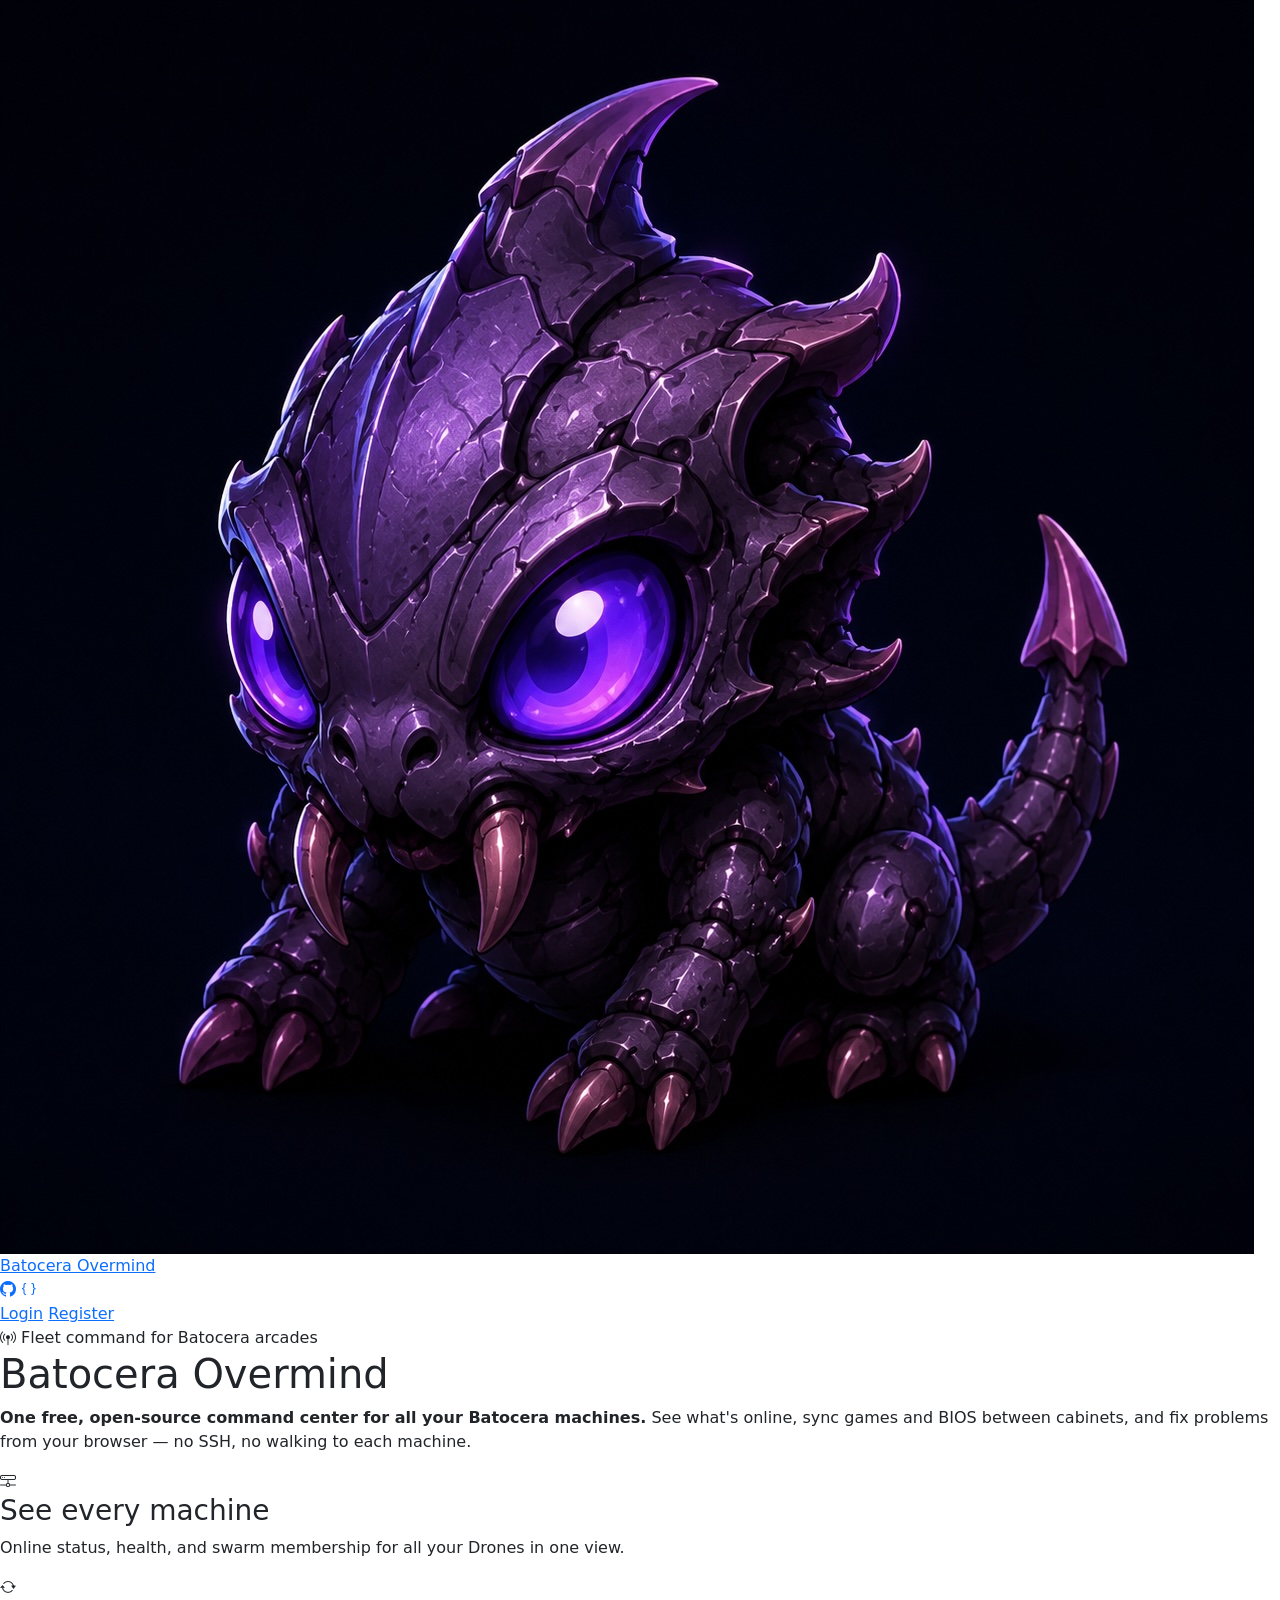
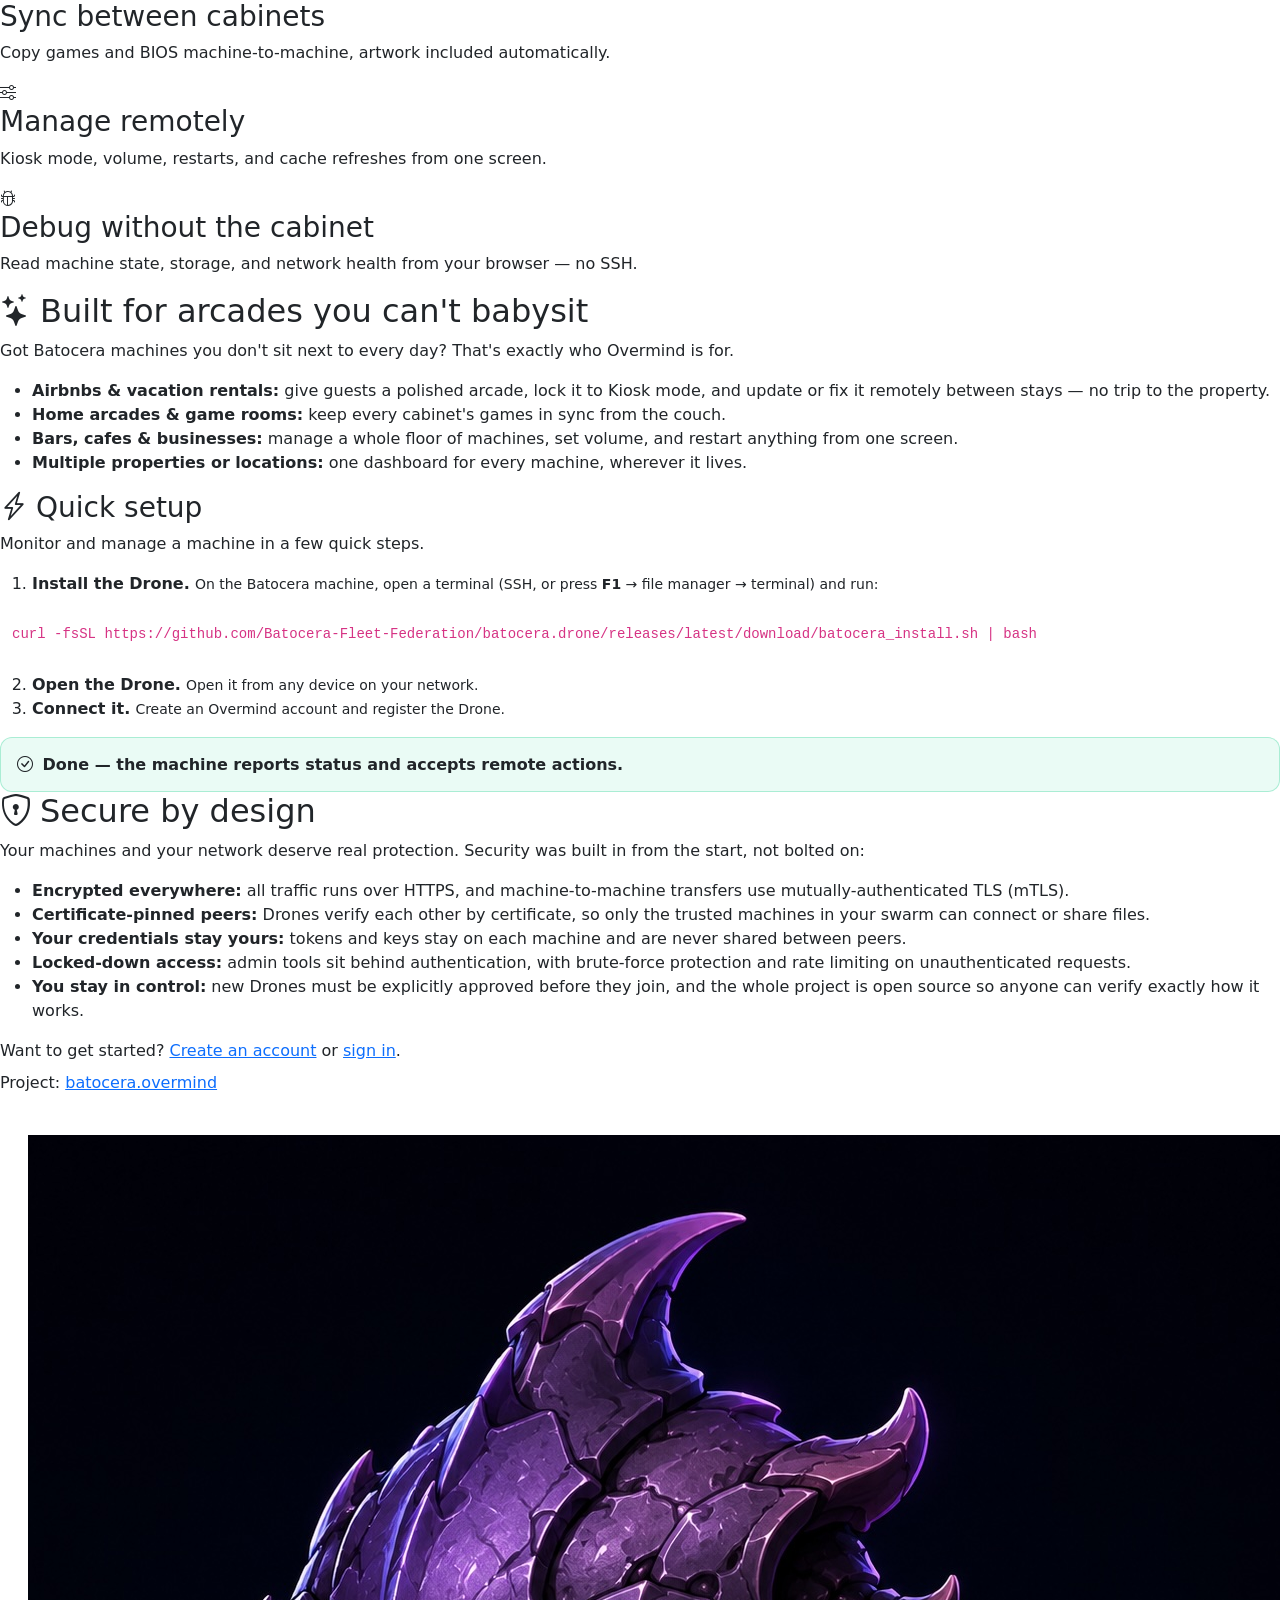
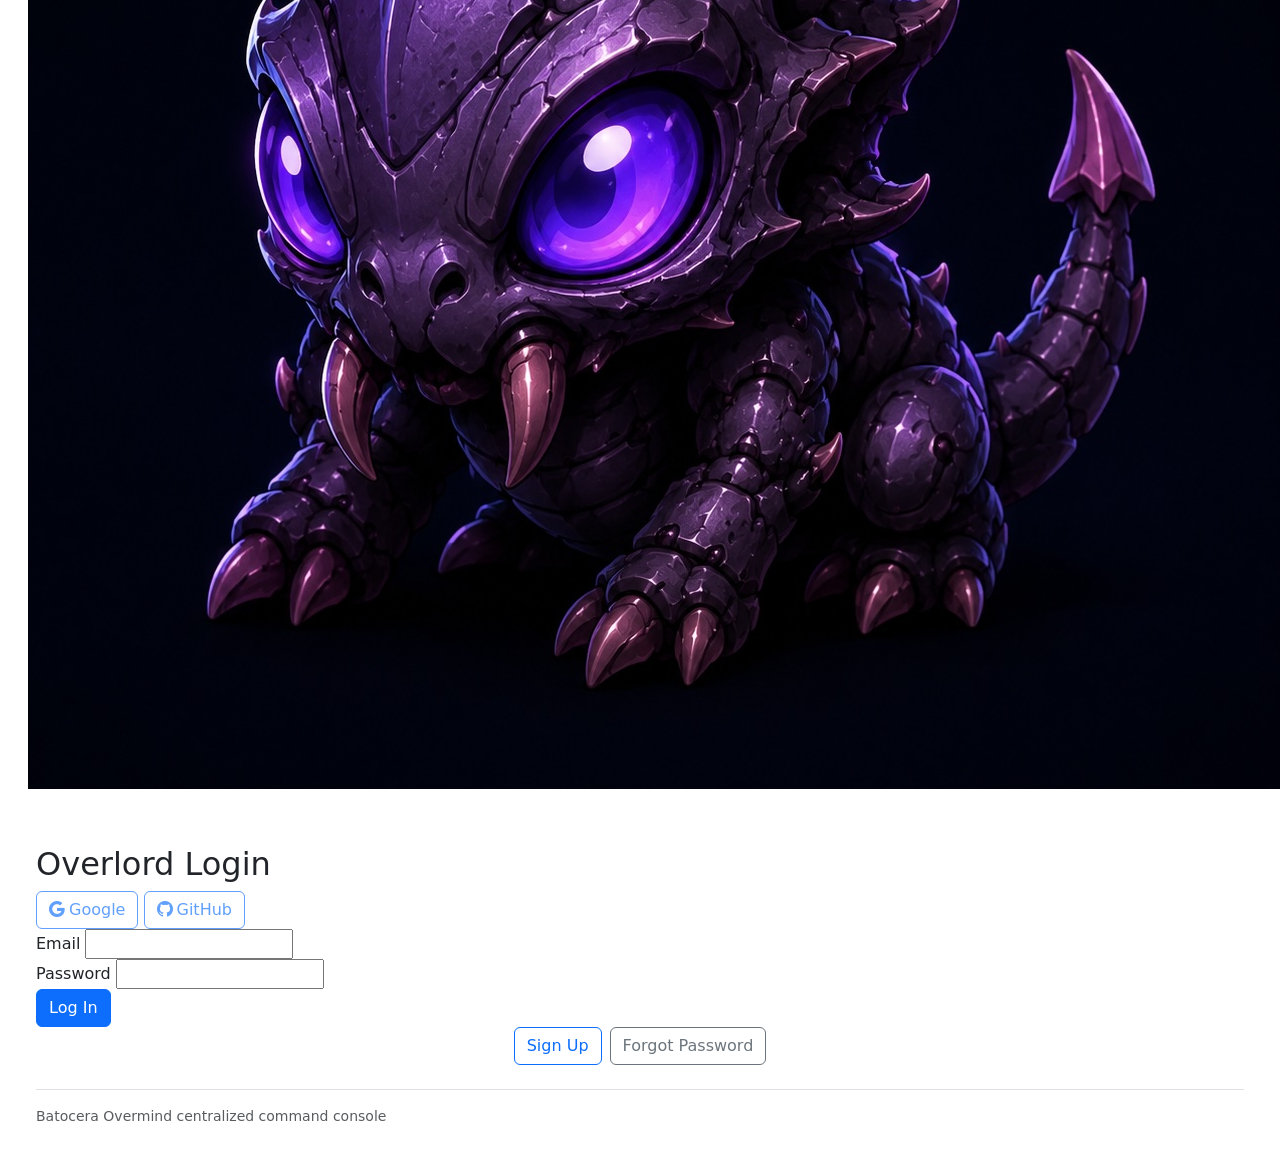
==== commit 7be2d333: "Overmind: update landing/help copy for the gamelist-source refactor Saves, logs, and emulator config" ====
--- a/src/overmind/templates/index.html
+++ b/src/overmind/templates/index.html
@@ -38,7 +38,7 @@
       <div class="hero">
         <div class="hero-badge"><i class="bi bi-broadcast-pin"></i> Fleet command for Batocera arcades</div>
         <h1>Batocera Overmind</h1>
-        <p><strong>One free, open-source command center for all your Batocera machines.</strong> See what's online, sync games, saves, and artwork between cabinets, and fix problems from your browser — no SSH, no walking to each machine.</p>
+        <p><strong>One free, open-source command center for all your Batocera machines.</strong> See what's online, sync games and BIOS between cabinets, and fix problems from your browser — no SSH, no walking to each machine.</p>
       </div>
 
       <div class="feature-strip" aria-label="What Batocera Overmind does">
@@ -50,7 +50,7 @@
         <div class="feature-pill">
           <i class="bi bi-arrow-repeat"></i>
           <h3>Sync between cabinets</h3>
-          <p>Copy games, saves, BIOS, artwork, and configs machine-to-machine.</p>
+          <p>Copy games and BIOS machine-to-machine, artwork included automatically.</p>
         </div>
         <div class="feature-pill">
           <i class="bi bi-sliders"></i>
@@ -60,7 +60,7 @@
         <div class="feature-pill">
           <i class="bi bi-bug"></i>
           <h3>Debug without the cabinet</h3>
-          <p>Read logs, configs, and machine state from your browser — no SSH.</p>
+          <p>Read machine state, storage, and network health from your browser — no SSH.</p>
         </div>
       </div>
 
@@ -69,7 +69,7 @@
         <p>Got Batocera machines you don't sit next to every day? That's exactly who Overmind is for.</p>
         <ul>
           <li><strong>Airbnbs &amp; vacation rentals:</strong> give guests a polished arcade, lock it to Kiosk mode, and update or fix it remotely between stays — no trip to the property.</li>
-          <li><strong>Home arcades &amp; game rooms:</strong> keep every cabinet's games, saves, and artwork in sync from the couch.</li>
+          <li><strong>Home arcades &amp; game rooms:</strong> keep every cabinet's games in sync from the couch.</li>
           <li><strong>Bars, cafes &amp; businesses:</strong> manage a whole floor of machines, set volume, and restart anything from one screen.</li>
           <li><strong>Multiple properties or locations:</strong> one dashboard for every machine, wherever it lives.</li>
         </ul>
@@ -284,6 +284,7 @@
                                         <button class="btn btn-outline-primary btn-sm swarm-view-btn" data-swarm-view="downloads" onclick="setSwarmView('downloads')"><i class="bi bi-cloud-arrow-down me-1"></i>Downloads</button>
                                         <button class="btn btn-outline-primary btn-sm swarm-view-btn" data-swarm-view="sync-activity" onclick="setSwarmView('sync-activity')"><i class="bi bi-clock-history me-1"></i>Sync Activity</button>
                                         <button class="btn btn-outline-primary btn-sm swarm-view-btn" data-swarm-view="master-list" onclick="setSwarmView('master-list')"><i class="bi bi-list-stars me-1"></i>Master List</button>
+                                        <button class="btn btn-outline-primary btn-sm swarm-view-btn" data-swarm-view="gameplay" onclick="setSwarmView('gameplay')"><i class="bi bi-controller me-1"></i>Play History</button>
                                     </div>
                                 </div>
                                 <div id="pending-connections"></div>
@@ -496,8 +497,8 @@
                                         <ul class="mb-0">
                                             <li><strong>Monitor every machine</strong> &mdash; online status, system info, storage, and gameplay history from one dashboard.</li>
                                             <li><strong>Manage remotely</strong> &mdash; open a Drone and use the <strong>Admin</strong> tab to turn <strong>Kiosk</strong> mode on/off, set <strong>Volume</strong>, <strong>Restart</strong> the machine, or rebuild its asset cache. Each request shows its progress under <strong>Recent Actions</strong> as it moves from pending to completed.</li>
-                                            <li><strong>Sync content between cabinets</strong> &mdash; copy games, saves, BIOS, and artwork directly from one machine to another, so you set things up once and let the others pull it. <em>(Needs the one-time router step below.)</em></li>
-                                            <li><strong>Debug from your desk</strong> &mdash; read logs, emulator configs, and metadata without walking over to the cabinet.</li>
+                                            <li><strong>Sync content between cabinets</strong> &mdash; copy games and BIOS directly from one machine to another (artwork comes along automatically), so you set things up once and let the others pull it. <em>(Needs the one-time router step below.)</em></li>
+                                            <li><strong>Debug from your desk</strong> &mdash; read system info, storage, and network health without walking over to the cabinet.</li>
                                         </ul>
                                     </div>
                                 </div>
@@ -505,7 +506,7 @@
 
                             <div class="device-card mt-3">
                                 <h4 class="h5"><i class="bi bi-router me-2"></i>Full setup: share files between machines</h4>
-                                <p class="text-muted">Monitoring and remote actions work as soon as a Drone is connected. <strong>One extra step</strong> lets your machines send games, saves, BIOS, and artwork to each other: you tell your router to pass incoming secure traffic (port <code>443</code>) through to the Batocera machine. This is called <em>port forwarding</em>, and you only do it once per machine.</p>
+                                <p class="text-muted">Monitoring and remote actions work as soon as a Drone is connected. <strong>One extra step</strong> lets your machines send games and BIOS to each other: you tell your router to pass incoming secure traffic (port <code>443</code>) through to the Batocera machine. This is called <em>port forwarding</em>, and you only do it once per machine.</p>
 
                                 <div class="my-3 p-3 border rounded" style="border-color:rgba(255,255,255,0.15)!important;background:rgba(255,255,255,0.04);">
                                     <i class="bi bi-info-circle me-1"></i> <strong>Not ready to share files?</strong> Skip this entirely. The Drone still connects for monitoring and remote actions &mdash; it just won't share files with other Drones.
